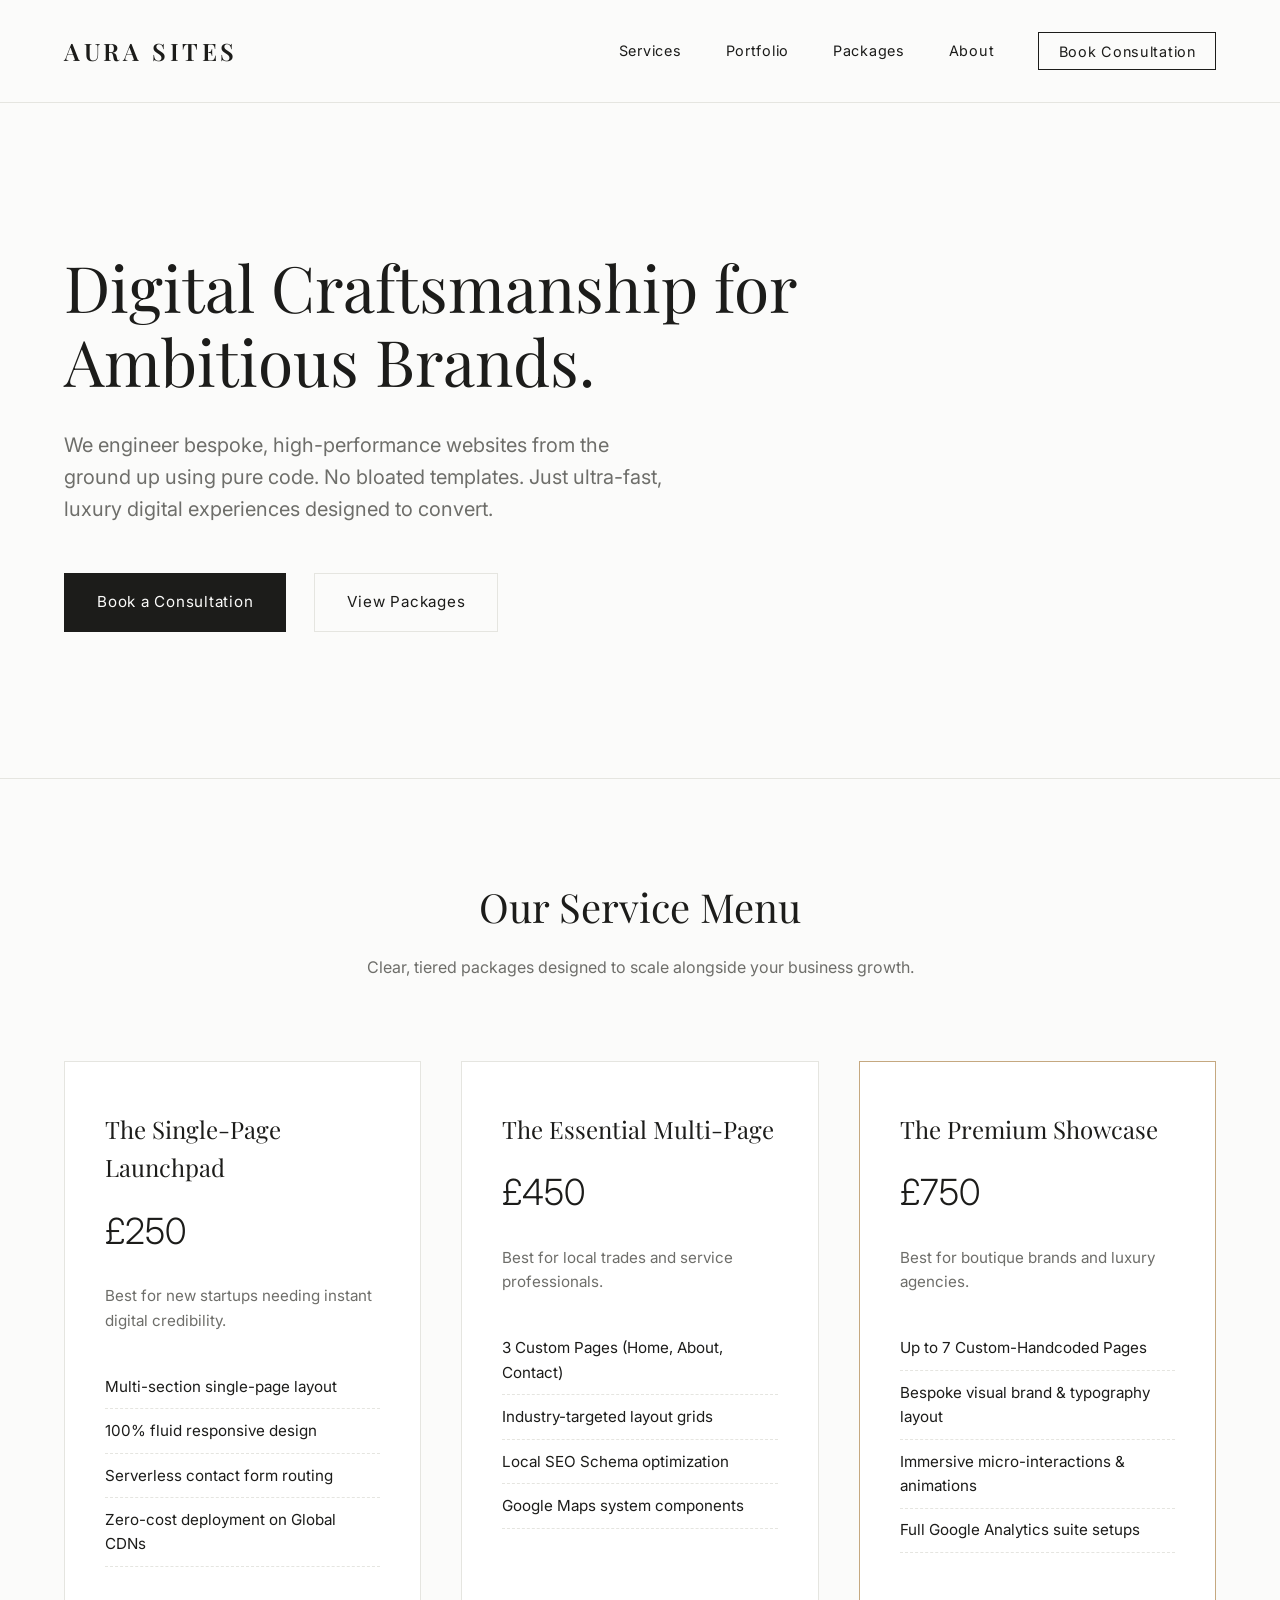
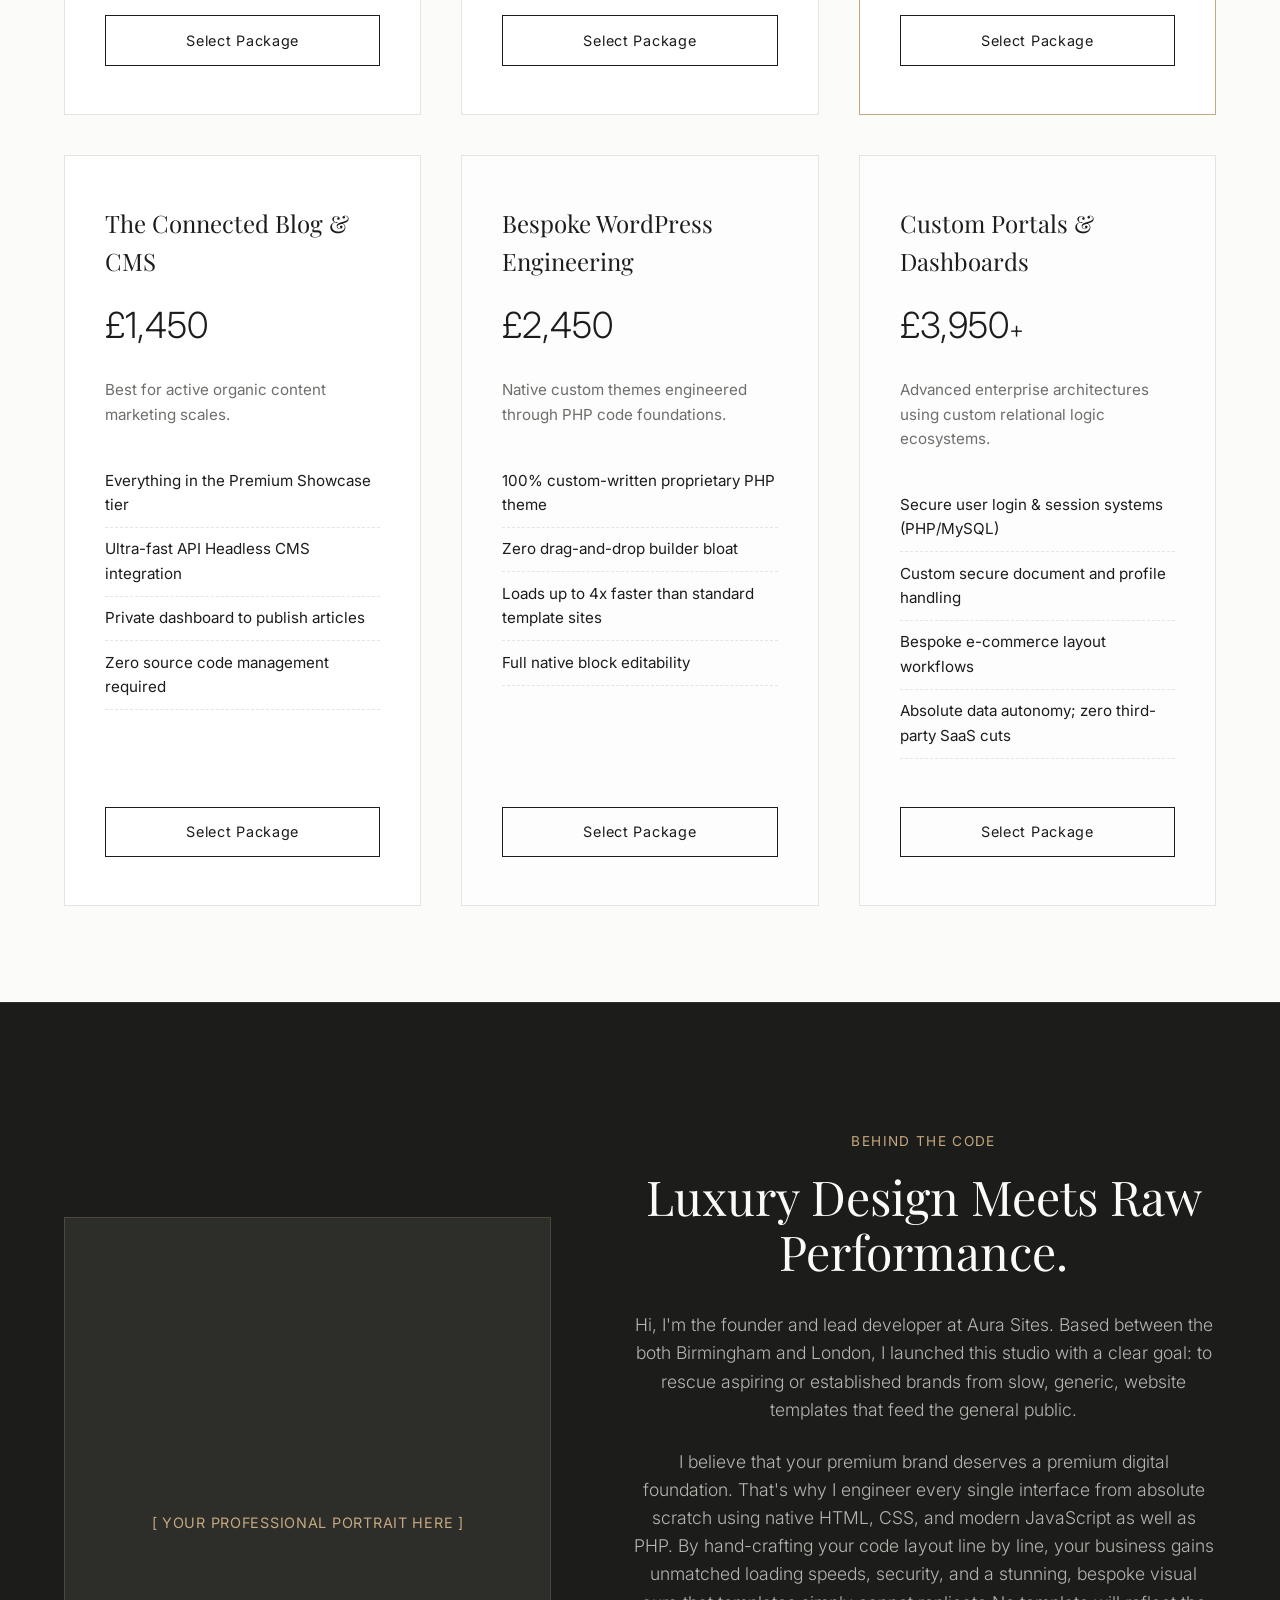
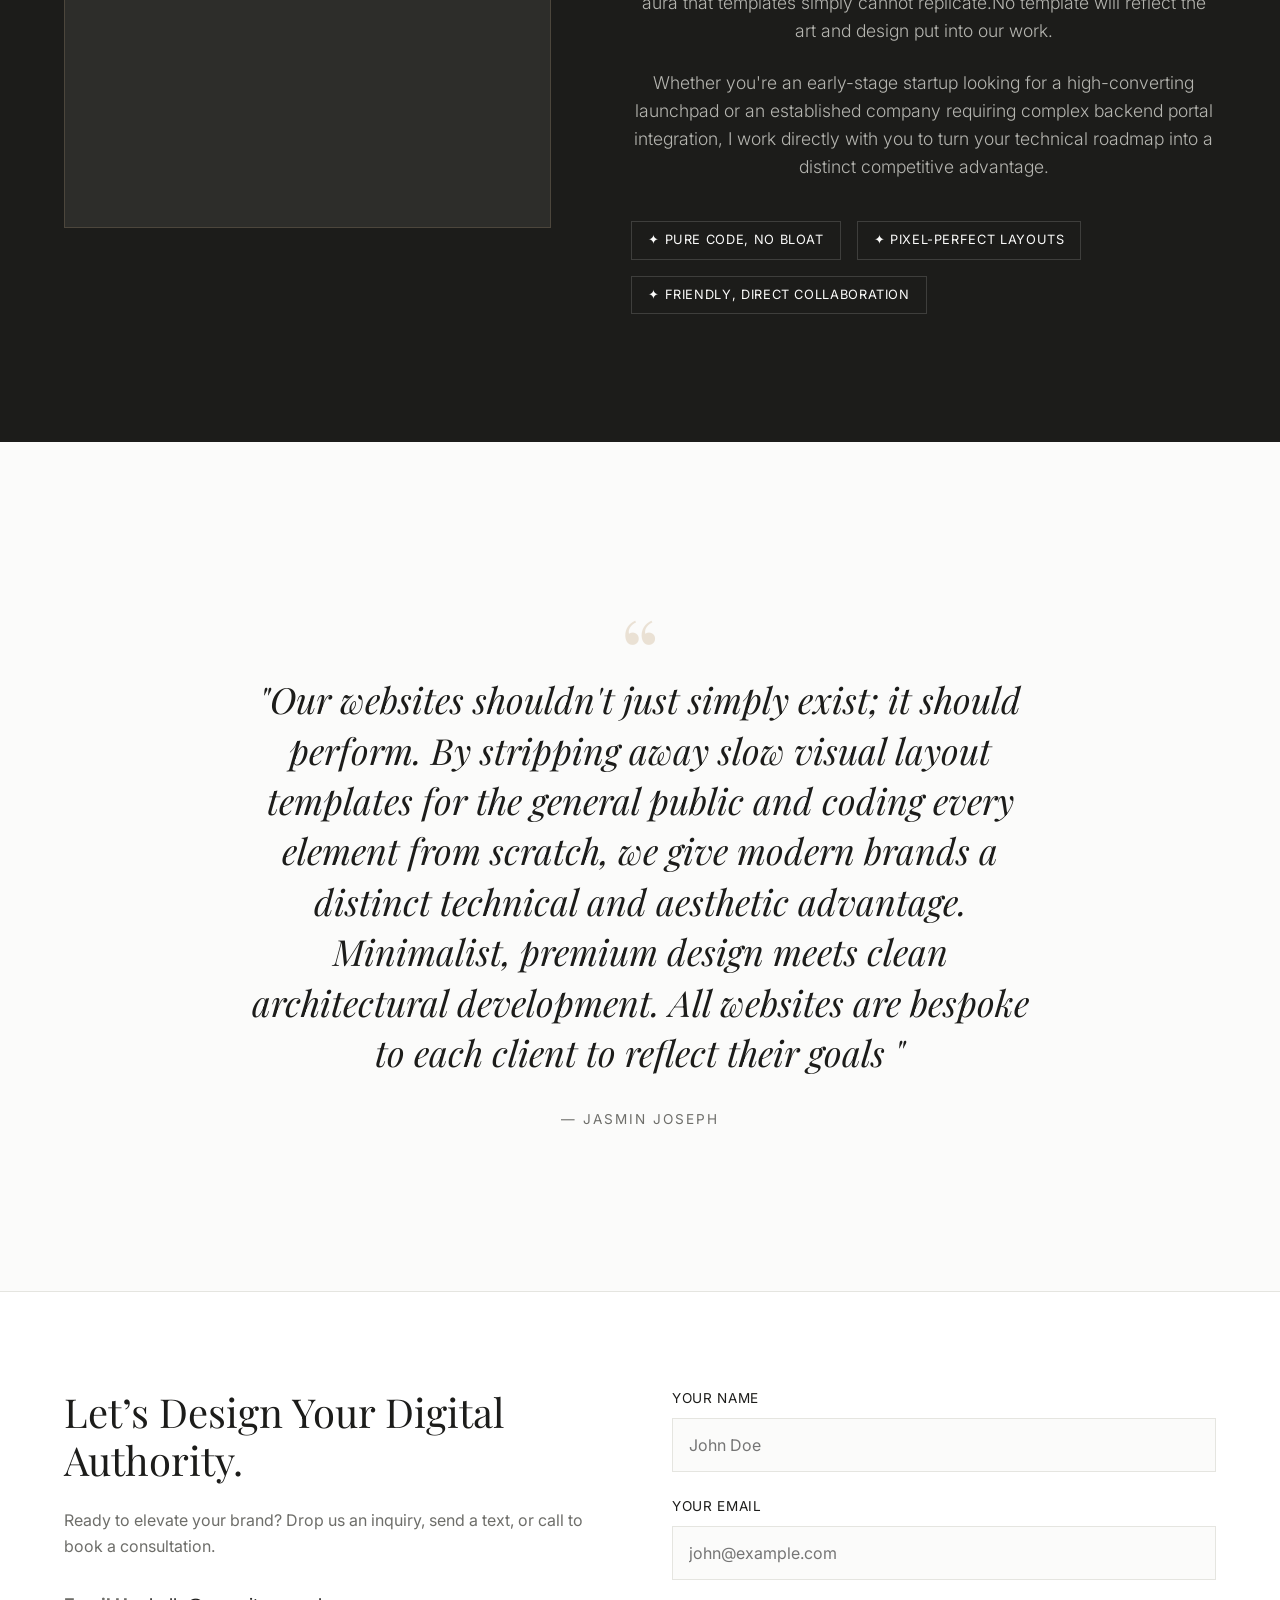
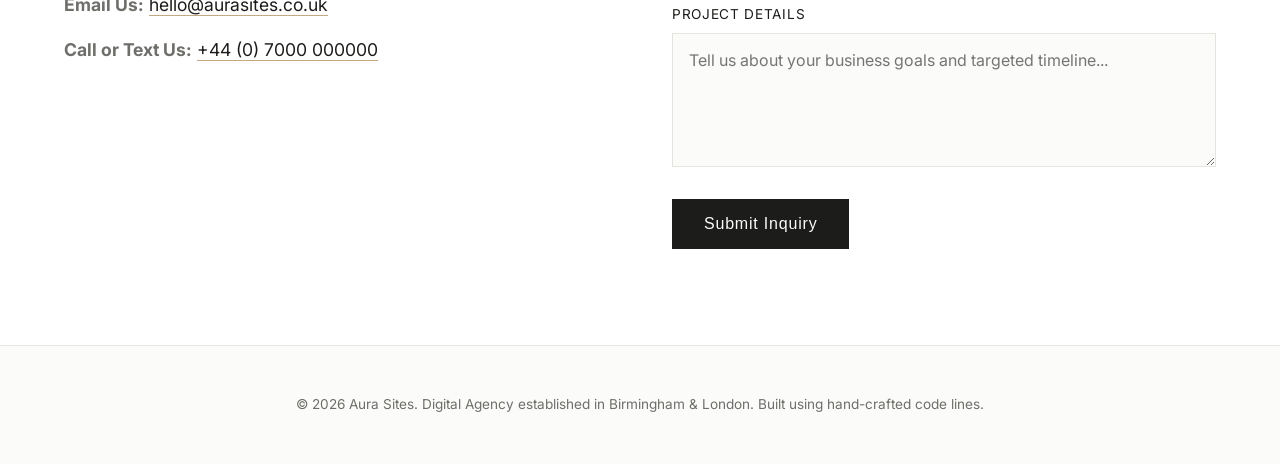
==== index.html @ f0632834 "Launch Aura Sites" ====
<!DOCTYPE html>
<html lang="en">
<head>
    <meta charset="UTF-8">
    <meta name="viewport" content="width=device-width, initial-scale=1.0">
    <title>Aura Sites | Bespoke Luxury Web Development</title>
    <link rel="stylesheet" href="style.css">
    <!-- Elegant Font Pairing: Playfair Display (Serif) & Inter (Sans-Serif) -->
    <link rel="preconnect" href="https://fonts.googleapis.com">
    <link rel="preconnect" href="https://fonts.gstatic.com" crossorigin>
    <link href="https://fonts.googleapis.com/css2?family=Inter:wght@300;400;500&family=Playfair+Display:ital,wght@0,400;0,600;1,400&display=swap" rel="stylesheet">
</head>
<body>

     <!-- Header / Navigation -->
    <header class="main-header">
        <div class="logo"><a href="index.html" style="text-decoration:none; color:inherit;">AURA SITES</a></div>
        <nav class="nav-links">
            <a href="services.html">Services</a>
            <a href="portfolio.html">Portfolio</a>
            <a href="#pricing">Packages</a>
            <a href="#about">About</a>
            <a href="#contact" class="btn-nav">Book Consultation</a>
        </nav>
    </header>

    <!-- Hero Section -->
    <section class="hero">
        <div class="hero-content">
            <h1>Digital Craftsmanship for Ambitious Brands.</h1>
            <p>We engineer bespoke, high-performance websites from the ground up using pure code. No bloated templates. Just ultra-fast, luxury digital experiences designed to convert.</p>
            <div class="hero-actions">
                <a href="#contact" class="btn-primary">Book a Consultation</a>
                <a href="#pricing" class="btn-secondary">View Packages</a>
            </div>
        </div>
    </section>

    <!-- Services / Pricing Section -->
    <section id="pricing" class="pricing-section">
        <div class="section-title">
            <h2>Our Service Menu</h2>
            <p>Clear, tiered packages designed to scale alongside your business growth.</p>
        </div>

        <div class="pricing-grid">
            <!-- Tier 1 -->
            <div class="price-card">
                <h3>The Single-Page Launchpad</h3>
                <div class="price">£250</div>
                <p class="card-desc">Best for new startups needing instant digital credibility.</p>
                <ul class="features">
                    <li>Multi-section single-page layout</li>
                    <li>100% fluid responsive design</li>
                    <li>Serverless contact form routing</li>
                    <li>Zero-cost deployment on Global CDNs</li>
                </ul>
                <a href="#contact" class="btn-card">Select Package</a>
            </div>

            <!-- Tier 2 -->
            <div class="price-card">
                <h3>The Essential Multi-Page</h3>
                <div class="price">£450</div>
                <p class="card-desc">Best for local trades and service professionals.</p>
                <ul class="features">
                    <li>3 Custom Pages (Home, About, Contact)</li>
                    <li>Industry-targeted layout grids</li>
                    <li>Local SEO Schema optimization</li>
                    <li>Google Maps system components</li>
                </ul>
                <a href="#contact" class="btn-card">Select Package</a>
            </div>

            <!-- Tier 3 -->
            <div class="price-card feature-highlight">
                <h3>The Premium Showcase</h3>
                <div class="price">£750</div>
                <p class="card-desc">Best for boutique brands and luxury agencies.</p>
                <ul class="features">
                    <li>Up to 7 Custom-Handcoded Pages</li>
                    <li>Bespoke visual brand & typography layout</li>
                    <li>Immersive micro-interactions & animations</li>
                    <li>Full Google Analytics suite setups</li>
                </ul>
                <a href="#contact" class="btn-card">Select Package</a>
            </div>

            <!-- Tier 4 -->
            <div class="price-card">
                <h3>The Connected Blog & CMS</h3>
                <div class="price">£1,450</div>
                <p class="card-desc">Best for active organic content marketing scales.</p>
                <ul class="features">
                    <li>Everything in the Premium Showcase tier</li>
                    <li>Ultra-fast API Headless CMS integration</li>
                    <li>Private dashboard to publish articles</li>
                    <li>Zero source code management required</li>
                </ul>
                <a href="#contact" class="btn-card">Select Package</a>
            </div>

            <!-- Tier 5 -->
            <div class="price-card php-card">
                <h3>Bespoke WordPress Engineering</h3>
                <div class="price">£2,450</div>
                <p class="card-desc">Native custom themes engineered through PHP code foundations.</p>
                <ul class="features">
                    <li>100% custom-written proprietary PHP theme</li>
                    <li>Zero drag-and-drop builder bloat</li>
                    <li>Loads up to 4x faster than standard template sites</li>
                    <li>Full native block editability</li>
                </ul>
                <a href="#contact" class="btn-card">Select Package</a>
            </div>

            <!-- Tier 6 -->
            <div class="price-card php-card">
                <h3>Custom Portals & Dashboards</h3>
                <div class="price">£3,950<span>+</span></div>
                <p class="card-desc">Advanced enterprise architectures using custom relational logic ecosystems.</p>
                <ul class="features">
                    <li>Secure user login & session systems (PHP/MySQL)</li>
                    <li>Custom secure document and profile handling</li>
                    <li>Bespoke e-commerce layout workflows</li>
                    <li>Absolute data autonomy; zero third-party SaaS cuts</li>
                </ul>
                <a href="#contact" class="btn-card">Select Package</a>
            </div>
        </div>
    </section>

    <!--  About Me Section -->
    <section id="about" class="about-section">
        <div class="about-grid">
            <!-- Left Side: Image / Visual Placeholder -->
            <div class="about-image-container">
                <div class="about-image-placeholder">
                    <span>[ Your Professional Portrait Here ]</span>
                </div>
            </div>
            
            <!-- Right Side: Content & Story -->
            <div class="about-content">
                <span class="section-subtitle">Behind The Code</span>
                <h2>Luxury Design Meets Raw Performance.</h2>
                
                <p>Hi, I'm the founder and lead developer at Aura Sites. Based between the both Birmingham and London, I launched this studio with a clear goal: to rescue aspiring or established brands from slow, generic, website templates that feed the general public.</p>
                
                <p>I believe that your premium brand deserves a premium digital foundation. That's why I engineer every single interface from absolute scratch using native HTML, CSS, and modern JavaScript as well as PHP. By hand-crafting your code layout line by line, your business gains unmatched loading speeds,  security, and a stunning, bespoke visual aura that templates simply cannot replicate.No template will reflect the art and design put into our work.</p>
                
                <p>Whether you're an early-stage startup looking for a high-converting launchpad or an established company requiring complex backend portal integration, I work directly with you to turn your technical roadmap into a distinct competitive advantage.</p>
                <p> </p>
                <!-- Core Values / Philosophy Badges -->
                <div class="philosophy-tags">
                    <div class="tag">✦ Pure Code, No Bloat</div>
                    <div class="tag">✦ Pixel-Perfect Layouts</div>
                    <div class="tag">✦ Friendly, Direct Collaboration</div>
                </div>
            </div>
        </div>
    </section>

    <!-- Transitional Statement Blockquote Section -->
    <section class="philosophical-quote-section">
        <div class="quote-wrapper">
            <span class="decorative-quote">“</span>
            <blockquote>
                 "Our websites shouldn't just simply exist; it should perform. By stripping away slow visual layout templates for the general public and coding every element from scratch, we give modern brands a distinct technical and aesthetic advantage. Minimalist, premium design meets clean architectural development. All websites are bespoke to each client to reflect their goals "
            </blockquote>
            <cite>— Jasmin Joseph </cite>
        </div>
    </section>
    <!-- Contact Section / Form Elements -->
    <section id="contact" class="contact-section">
        <div class="contact-grid">
            <div class="contact-info">
                <h2>Let’s Design Your Digital Authority.</h2>
                <p>Ready to elevate your brand? Drop us an inquiry, send a text, or call to book a consultation.</p>
                <div class="direct-lines">
                    <p><strong>Email Us:</strong> <a href="mailto:hello@aurasites.co.uk">hello@aurasites.co.uk</a></p>
                    <p><strong>Call or Text Us:</strong> <a href="tel:+440000000000">+44 (0) 7000 000000</a></p>
                </div>
            </div>
            <div class="contact-form-container">
                <!-- Using web3forms to enable functional message routing straight to your email without PHP -->
                <form action="https://api.web3forms.com/submit" method="POST" class="sleek-form">
                    <input type="hidden" name="access_key" value="YOUR_ACCESS_KEY_HERE">
                    
                    <div class="form-group">
                        <label for="name">Your Name</label>
                        <input type="text" id="name" name="name" required placeholder="John Doe">
                    </div>
                    <div class="form-group">
                        <label for="email">Your Email</label>
                        <input type="email" id="email" name="email" required placeholder="john@example.com">
                    </div>
                    <div class="form-group">
                        <label for="message">Project Details</label>
                        <textarea id="message" name="message" rows="5" required placeholder="Tell us about your business goals and targeted timeline..."></textarea>
                    </div>
                    <button type="submit" class="btn-submit">Submit Inquiry</button>
                </form>
            </div>
        </div>
    </section>

    <footer class="main-footer">
        <p>&copy; 2026 Aura Sites. Digital Agency established in Birmingham & London. Built using hand-crafted code lines.</p>
    </footer>

</body>
</html>
---- style.css ----
/* Custom CSS Reset & Variables representing quiet luxury */
:root {
    --bg-primary: #fbfbfa;       /* Warm luxury off-white canvas */
    --text-main: #1c1c1a;        /* Elegant obsidian charcoal */
    --text-muted: #6e6e6a;       /* Soft classic slate reading gray */
    --accent-gold: #c5a880;      /* Muted champagne gold accent */
    --card-bg: #ffffff;          /* Pure stark white paper blocks */
    --border-color: #e5e5e0;     /* Ultra-thin hairline divider gray */
    --font-serif: 'Playfair Display', serif;
    --font-sans: 'Inter', sans-serif;
}

* {
    box-sizing: border-box;
    margin: 0;
    padding: 0;
}

html {
    scroll-behavior: smooth;
    background-color: var(--bg-primary);
    color: var(--text-main);
    font-family: var(--font-sans);
    line-height: 1.6;
}

/* Header & Nav Positioning */
.main-header {
    display: flex;
    justify-content: space-between;
    align-items: center;
    padding: 2rem 4rem;
    border-bottom: 1px solid var(--border-color);
}

.logo {
    font-family: var(--font-serif);
    font-weight: 600;
    font-size: 1.5rem;
    letter-spacing: 0.15em;
}

.nav-links a {
    text-decoration: none;
    color: var(--text-main);
    margin-left: 2.5rem;
    font-size: 0.9rem;
    letter-spacing: 0.05em;
    transition: color 0.3s ease;
}

.nav-links a:hover {
    color: var(--accent-gold);
}

.nav-links .btn-nav {
    border: 1px solid var(--text-main);
    padding: 0.6rem 1.2rem;
    transition: all 0.3s ease;
}

.nav-links .btn-nav:hover {
    background-color: var(--text-main);
    color: var(--bg-primary);
}

/* Minimal Typography Hero Layout */
.hero {
    min-height: 75vh;
    display: flex;
    align-items: center;
    padding: 4rem;
}

.hero-content {
    max-width: 800px;
}

.hero h1 {
    font-family: var(--font-serif);
    font-size: 4rem;
    font-weight: 400;
    line-height: 1.15;
    margin-bottom: 2rem;
}

.hero p {
    font-size: 1.25rem;
    color: var(--text-muted);
    max-width: 600px;
    margin-bottom: 3rem;
}

.hero-actions a {
    text-decoration: none;
    padding: 1rem 2rem;
    font-size: 0.95rem;
    display: inline-block;
    margin-right: 1.5rem;
    letter-spacing: 0.05em;
    transition: all 0.3s ease;
}

.btn-primary {
    background-color: var(--text-main);
    color: var(--bg-primary);
    border: 1px solid var(--text-main);
}

.btn-primary:hover {
    background-color: transparent;
    color: var(--text-main);
}

.btn-secondary {
    border: 1px solid var(--border-color);
    color: var(--text-main);
}

.btn-secondary:hover {
    border-color: var(--text-main);
}

/* Layout Pricing Sections */
.pricing-section {
    padding: 6rem 4rem;
    border-top: 1px solid var(--border-color);
}

.section-title {
    text-align: center;
    margin-bottom: 5rem;
}

.section-title h2 {
    font-family: var(--font-serif);
    font-size: 2.5rem;
    font-weight: 400;
    margin-bottom: 1rem;
}

.section-title p {
    color: var(--text-muted);
}

.pricing-grid {
    display: grid;
    grid-template-columns: repeat(auto-fit, minmax(320px, 1fr));
    gap: 2.5rem;
}

.price-card {
    background: var(--card-bg);
    border: 1px solid var(--border-color);
    padding: 3rem 2.5rem;
    display: flex;
    flex-direction: column;
    position: relative;
    transition: transform 0.3s ease, border-color 0.3s ease;
}

.price-card:hover {
    border-color: var(--text-main);
    transform: translateY(-4px);
}

.price-card.feature-highlight {
    border: 1px solid var(--accent-gold);
}

.price-card.php-card {
    background-color: #fdfdfd;
}

.price-card h3 {
    font-family: var(--font-serif);
    font-size: 1.5rem;
    font-weight: 400;
    margin-bottom: 1rem;
}

.price {
    font-size: 2.25rem;
    font-weight: 300;
    margin-bottom: 1.5rem;
}

.price span { font-size: 1.5rem; }

.card-desc {
    color: var(--text-muted);
    font-size: 0.95rem;
    margin-bottom: 2rem;
    min-height: 45px;
}

.features {
    list-style: none;
    margin-bottom: 3rem;
}

.features li {
    font-size: 0.95rem;
    color: var(--text-main);
    padding: 0.6rem 0;
    border-bottom: 1px dashed var(--border-color);
}

.btn-card {
    text-decoration: none;
    text-align: center;
    padding: 0.8rem;
    width: 100%;
    border: 1px solid var(--text-main);
    color: var(--text-main);
    margin-top: auto;
    font-size: 0.9rem;
    letter-spacing: 0.05em;
    transition: all 0.3s ease;
}

.btn-card:hover {
    background-color: var(--text-main);
    color: var(--bg-primary);
}

/* About / Quote Layout */
.about-section {
    padding: 8rem 4rem;
    background-color: #1c1c1a;
    color: #fbfbfa;
    text-align: center;
}

.about-container { max-width: 900px; margin: 0 auto; }

.about-section blockquote {
    font-family: var(--font-serif);
    font-size: 1.85rem;
    line-height: 1.5;
    font-style: italic;
    font-weight: 400;
}

.about-section cite {
    display: block;
    font-family: var(--font-sans);
    font-size: 1rem;
    font-style: normal;
    text-transform: uppercase;
    letter-spacing: 0.1em;
    margin-top: 2rem;
    color: var(--accent-gold);
}

/* Elegant Contact & Form Spaces */
.contact-section {
    padding: 6rem 4rem;
    background-color: var(--card-bg);
}

.contact-grid {
    display: grid;
    grid-template-columns: 1fr 1fr;
    gap: 4rem;
    max-width: 1200px;
    margin: 0 auto;
}

.contact-info h2 {
    font-family: var(--font-serif);
    font-size: 2.5rem;
    font-weight: 400;
    line-height: 1.2;
    margin-bottom: 1.5rem;
}

.contact-info p {
    color: var(--text-muted);
    margin-bottom: 2rem;
}

.direct-lines p {
    margin-bottom: 1rem;
    font-size: 1.1rem;
}

.direct-lines a {
    color: var(--text-main);
    text-decoration: none;
    border-bottom: 1px solid var(--accent-gold);
}

.sleek-form .form-group {
    margin-bottom: 1.5rem;
}

.sleek-form label {
    display: block;
    font-size: 0.85rem;
    text-transform: uppercase;
    letter-spacing: 0.05em;
    margin-bottom: 0.5rem;
}

.sleek-form input, 
.sleek-form textarea {
    width: 100%;
    padding: 1rem;
    border: 1px solid var(--border-color);
    background-color: var(--bg-primary);
    font-family: var(--font-sans);
    color: var(--text-main);
    font-size: 1rem;
    transition: border-color 0.3s ease;
}

.sleek-form input:focus, 
.sleek-form textarea:focus {
    outline: none;
    border-color: var(--text-main);
}

.btn-submit {
    background-color: var(--text-main);
    color: var(--bg-primary);
    border: none;
    padding: 1rem 2rem;
    font-size: 1rem;
    letter-spacing: 0.05em;
    cursor: pointer;
    transition: background-color 0.3s ease;
}

.btn-submit:hover {
    background-color: #333330;
}

.main-footer {
    text-align: center;
    padding: 3rem;
    font-size: 0.85rem;
    color: var(--text-muted);
    border-top: 1px solid var(--border-color);
}

/* Responsive Structural Breakpoints */
@media (max-width: 968px) {
    .main-header { padding: 1.5rem 2rem; flex-direction: column; gap: 1.5rem; }
    .nav-links a { margin: 0 1rem; }
    .hero { padding: 2rem; min-height: 60vh; }
    .hero h1 { font-size: 2.75rem; }
    .pricing-section, .contact-section { padding: 4rem 2rem; }
    .contact-grid { grid-template-columns: 1fr; gap: 3rem; }
}
/* ==========================================================================
   Recent Additions: About Me Section & Transitional Blockquote
   ========================================================================== */

/* 1. About Me Split Grid */
.about-section {
    padding: 8rem 4rem;
    background-color: #1c1c1a; /* Rich luxury charcoal */
    color: #fbfbfa;            /* Soft off-white */
    border-top: 1px solid #2d2d2a;
}

.about-grid {
    display: grid;
    grid-template-columns: 1fr 1.2fr;
    gap: 5rem;
    max-width: 1200px;
    margin: 0 auto;
    align-items: center;
}

.about-image-container {
    position: relative;
    padding-bottom: 125%; /* High-end vertical rectangle aspect ratio */
    background-color: #2d2d2a;
    border: 1px solid rgba(197, 168, 128, 0.2); /* Soft gold accent glow */
}

.about-image-placeholder {
    position: absolute;
    top: 0; left: 0; width: 100%; height: 100%;
    display: flex;
    align-items: center;
    justify-content: center;
    color: var(--accent-gold);
    font-size: 0.9rem;
    letter-spacing: 0.05em;
    text-transform: uppercase;
}

.about-content .section-subtitle {
    display: block;
    font-size: 0.85rem;
    text-transform: uppercase;
    letter-spacing: 0.1em;
    color: var(--accent-gold);
    margin-bottom: 1rem;
}

.about-content h2 {
    font-family: var(--font-serif);
    font-size: 3rem;
    font-weight: 400;
    line-height: 1.15;
    margin-bottom: 2rem;
}

.about-content p {
    color: #b5b5b0; /* Soft readable gray for dark backgrounds */
    font-size: 1.1rem;
    margin-bottom: 1.5rem;
    font-weight: 300;
}

.philosophy-tags {
    display: flex;
    flex-wrap: wrap;
    gap: 1rem;
    margin-top: 2.5rem;
}

.philosophy-tags .tag {
    font-size: 0.8rem;
    text-transform: uppercase;
    letter-spacing: 0.05em;
    border: 1px solid rgba(251, 251, 250, 0.15);
    padding: 0.5rem 1rem;
    color: var(--bg-primary);
}

/* 2. Transitional Blockquote */
.philosophical-quote-section {
    padding: 10rem 4rem;
    background-color: var(--bg-primary); /* Returns to elegant warm off-white */
    text-align: center;
    border-bottom: 1px solid var(--border-color);
}

.quote-wrapper {
    max-width: 800px;
    margin: 0 auto;
    position: relative;
}

.decorative-quote {
    display: block;
    font-family: var(--font-serif);
    font-size: 6rem;
    line-height: 1;
    color: var(--accent-gold);
    opacity: 0.3;
    margin-bottom: -1.5rem;
}

.philosophical-quote-section blockquote {
    font-family: var(--font-serif);
    font-size: 2.25rem;
    font-weight: 400;
    line-height: 1.4;
    color: var(--text-main);
    font-style: italic;
    margin-bottom: 2rem;
}

.philosophical-quote-section cite {
    display: block;
    font-family: var(--font-sans);
    font-size: 0.85rem;
    font-style: normal;
    text-transform: uppercase;
    letter-spacing: 0.15em;
    color: var(--text-muted);
}

/* Responsive Rules for Both Sections */
@media (max-width: 968px) {
    .about-section { padding: 5rem 2rem; }
    .about-grid { grid-template-columns: 1fr; gap: 3rem; }
    .about-image-container { padding-bottom: 100%; }
    .about-content h2 { font-size: 2.25rem; }
    .philosophical-quote-section { padding: 6rem 2rem; }
    .philosophical-quote-section blockquote { font-size: 1.65rem; }
}
/* ==========================================================================
   Upgraded Services Page: Accordion Dropdowns & Packages Cards
   ========================================================================== */

/* Accordion Section Basics */
.accordion-section {
    padding: 0 4rem 6rem 4rem;
}

.accordion-container {
    max-width: 1000px;
    margin: 0 auto;
}

.accordion-item {
    border-bottom: 1px solid var(--border-color);
}

.accordion-header {
    width: 100%;
    display: flex;
    align-items: center;
    background: none;
    border: none;
    padding: 2.5rem 0;
    cursor: pointer;
    text-align: left;
    font-family: inherit;
    color: var(--text-main);
    transition: color 0.3s ease;
}

.accordion-header:hover .acc-title {
    color: var(--accent-gold);
}

.acc-num {
    font-size: 0.9rem;
    color: var(--accent-gold);
    width: 3rem;
    font-weight: 500;
}

.acc-title {
    font-family: var(--font-serif);
    font-size: 1.85rem;
    font-weight: 400;
    flex-grow: 1;
    transition: color 0.3s ease;
}

.acc-icon {
    font-size: 1.2rem;
    color: var(--text-muted);
    font-weight: 300;
    transition: transform 0.3s ease;
}

/* Accordion Open/Close Layout Mechanics */
.accordion-content {
    max-height: 0;
    overflow: hidden;
    transition: max-height 0.4s cubic-bezier(0.25, 1, 0.5, 1);
}

.accordion-body {
    padding: 0 0 3rem 3rem;
    max-width: 800px;
}

.accordion-body p {
    font-size: 1.1rem;
    color: var(--text-muted);
    margin-bottom: 1.5rem;
}

/* Class active triggered via JavaScript hooks */
.accordion-item.active .accordion-content {
    max-height: 350px; /* Gives plenty of space for expanding text blocks */
}

/* Services Packages Cards Grid Layout */
.services-cards-section {
    background-color: #fcfcfb;
    padding: 8rem 4rem;
    border-top: 1px solid var(--border-color);
}

.cards-title {
    text-align: center;
    margin-bottom: 4rem;
}

.cards-title h2 {
    font-family: var(--font-serif);
    font-size: 2.5rem;
    font-weight: 400;
    margin-bottom: 1rem;
}

.cards-title p {
    color: var(--text-muted);
}

.services-pricing-grid {
    display: grid;
    grid-template-columns: repeat(auto-fit, minmax(280px, 1fr));
    gap: 2rem;
    max-width: 1200px;
    margin: 0 auto;
}

.s-card {
    background-color: var(--card-bg);
    border: 1px solid var(--border-color);
    padding: 2.5rem 2rem;
    display: flex;
    flex-direction: column;
    transition: all 0.3s ease;
}

.s-card:hover {
    border-color: var(--text-main);
    transform: translateY(-4px);
}

.s-card.high-card {
    border-color: var(--accent-gold);
}

.s-card.php-s-card {
    background-color: #f7f9fc;
}

.s-card h3 {
    font-family: var(--font-serif);
    font-size: 1.35rem;
    font-weight: 400;
    margin-bottom: 0.75rem;
}

.s-price {
    font-size: 2rem;
    font-weight: 300;
    margin-bottom: 1.5rem;
    color: var(--text-main);
}

.s-card p {
    font-size: 0.95rem;
    color: var(--text-muted);
    line-height: 1.5;
    margin-bottom: 2rem;
}

/* Services Page Mobile Optimization Rules */
@media (max-width: 768px) {
    .accordion-section { padding: 0 2rem 4rem 2rem; }
    .acc-title { font-size: 1.35rem; }
    .accordion-body { padding: 0 0 2rem 1.5rem; }
    .accordion-body p { font-size: 1rem; }
    
    .services-cards-section { padding: 4rem 2rem; }
    .services-pricing-grid { grid-template-columns: 1fr; }
}
/* ==========================================================================
   Global Layout Uniformity Overrides
   ========================================================================== */

.services-hero {
    padding: 8rem 4rem 4rem 4rem;
    max-width: 900px;
    background-color: var(--bg-primary);
}

.services-hero h1 {
    font-family: var(--font-serif);
    font-size: 3.5rem;
    font-weight: 400;
    line-height: 1.15;
    color: var(--text-main);
    margin-bottom: 1.5rem;
}

.services-hero .subtitle {
    font-family: var(--font-sans);
    font-size: 1.25rem;
    color: var(--text-muted);
    font-weight: 300;
    line-height: 1.6;
}

/* Base Formats for Buttons and Structural Links inside Tiers */
.btn-primary {
    display: inline-block;
    text-decoration: none;
    background-color: var(--text-main);
    color: var(--bg-primary);
    border: 1px solid var(--text-main);
    padding: 1rem 2rem;
    font-size: 0.95rem;
    letter-spacing: 0.05em;
    transition: all 0.3s ease;
}

.btn-primary:hover {
    background-color: transparent;
    color: var(--text-main);
}
/* ==========================================================================
   Portfolio Page Layout Uniformity Overrides
   ========================================================================== */

.portfolio-hero {
    padding: 8rem 4rem 4rem 4rem;
    max-width: 900px;
    background-color: var(--bg-primary);
}

.portfolio-hero h1 {
    font-family: var(--font-serif);
    font-size: 3.5rem;
    font-weight: 400;
    line-height: 1.15;
    color: var(--text-main);
    margin-bottom: 1.5rem;
}

.portfolio-hero .subtitle {
    font-family: var(--font-sans);
    font-size: 1.25rem;
    color: var(--text-muted);
    font-weight: 300;
    line-height: 1.6;
}

.portfolio-grid-container {
    background-color: var(--bg-primary);
}
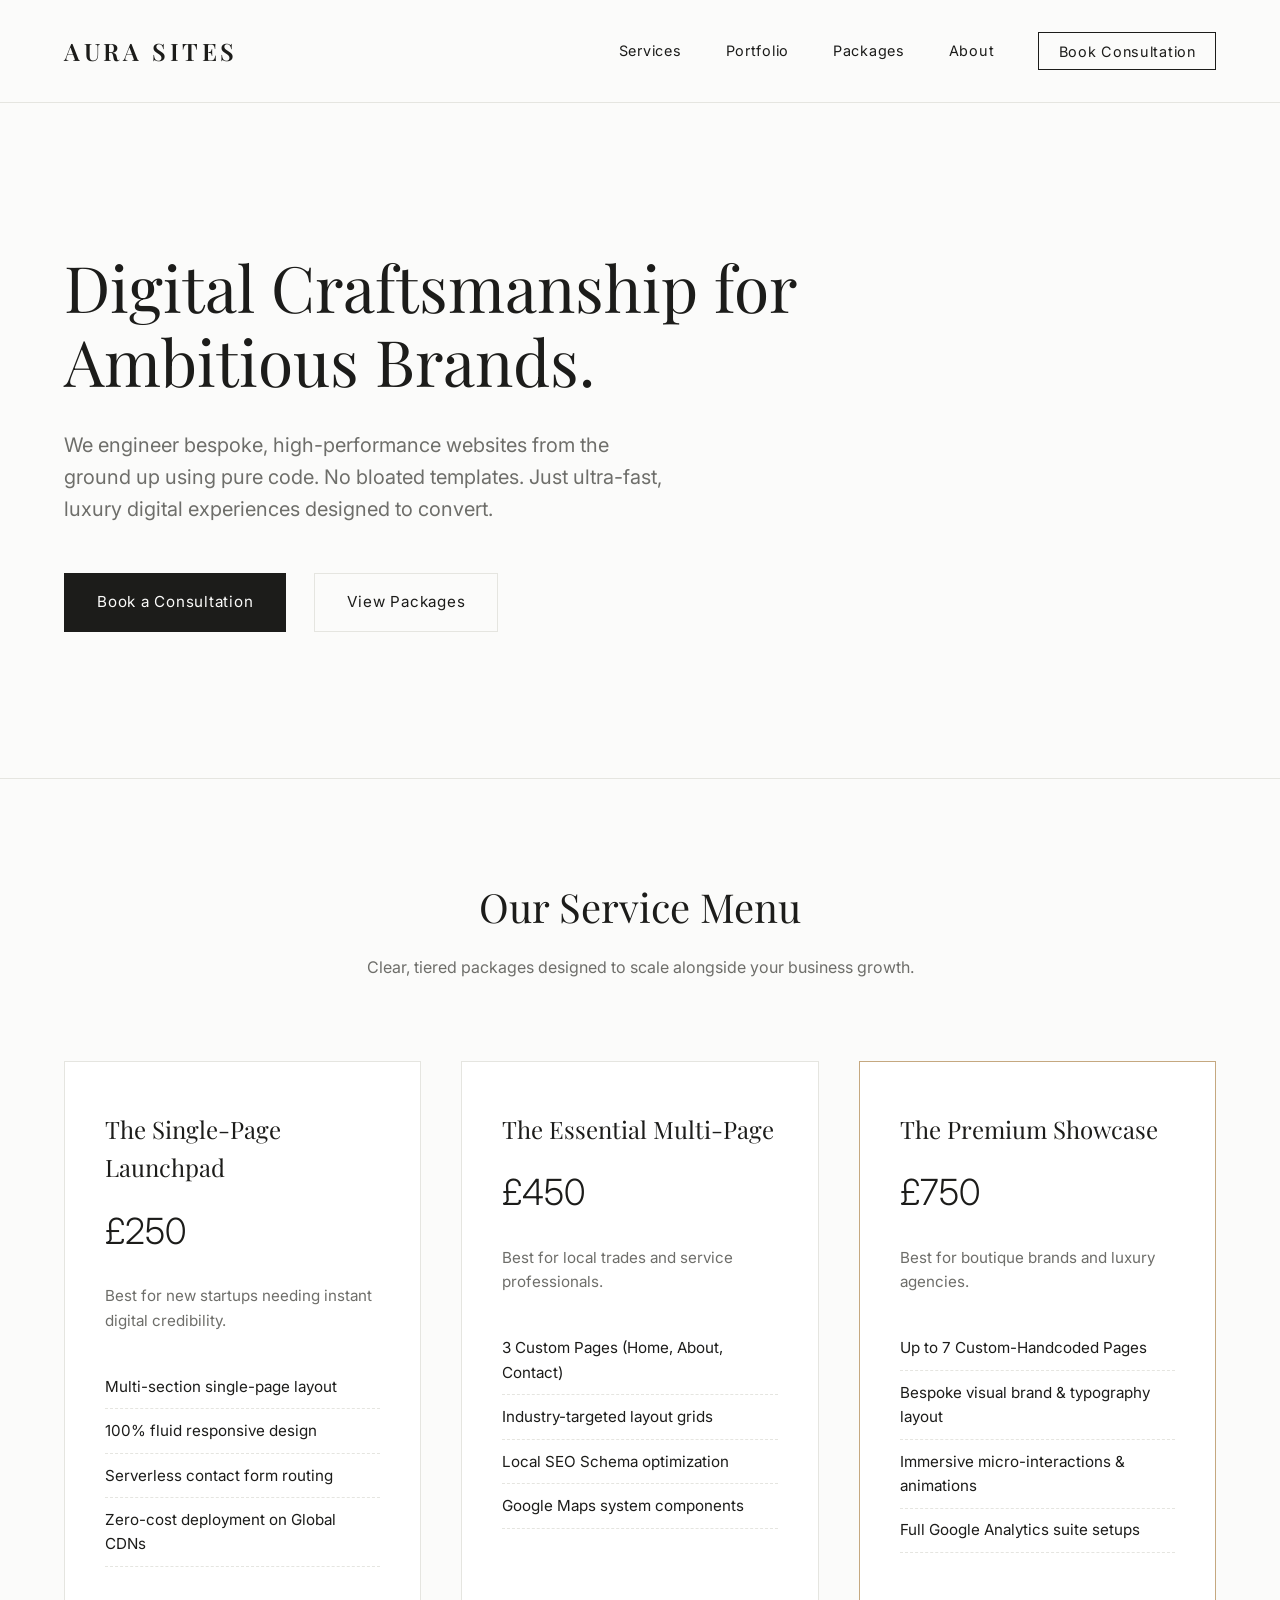
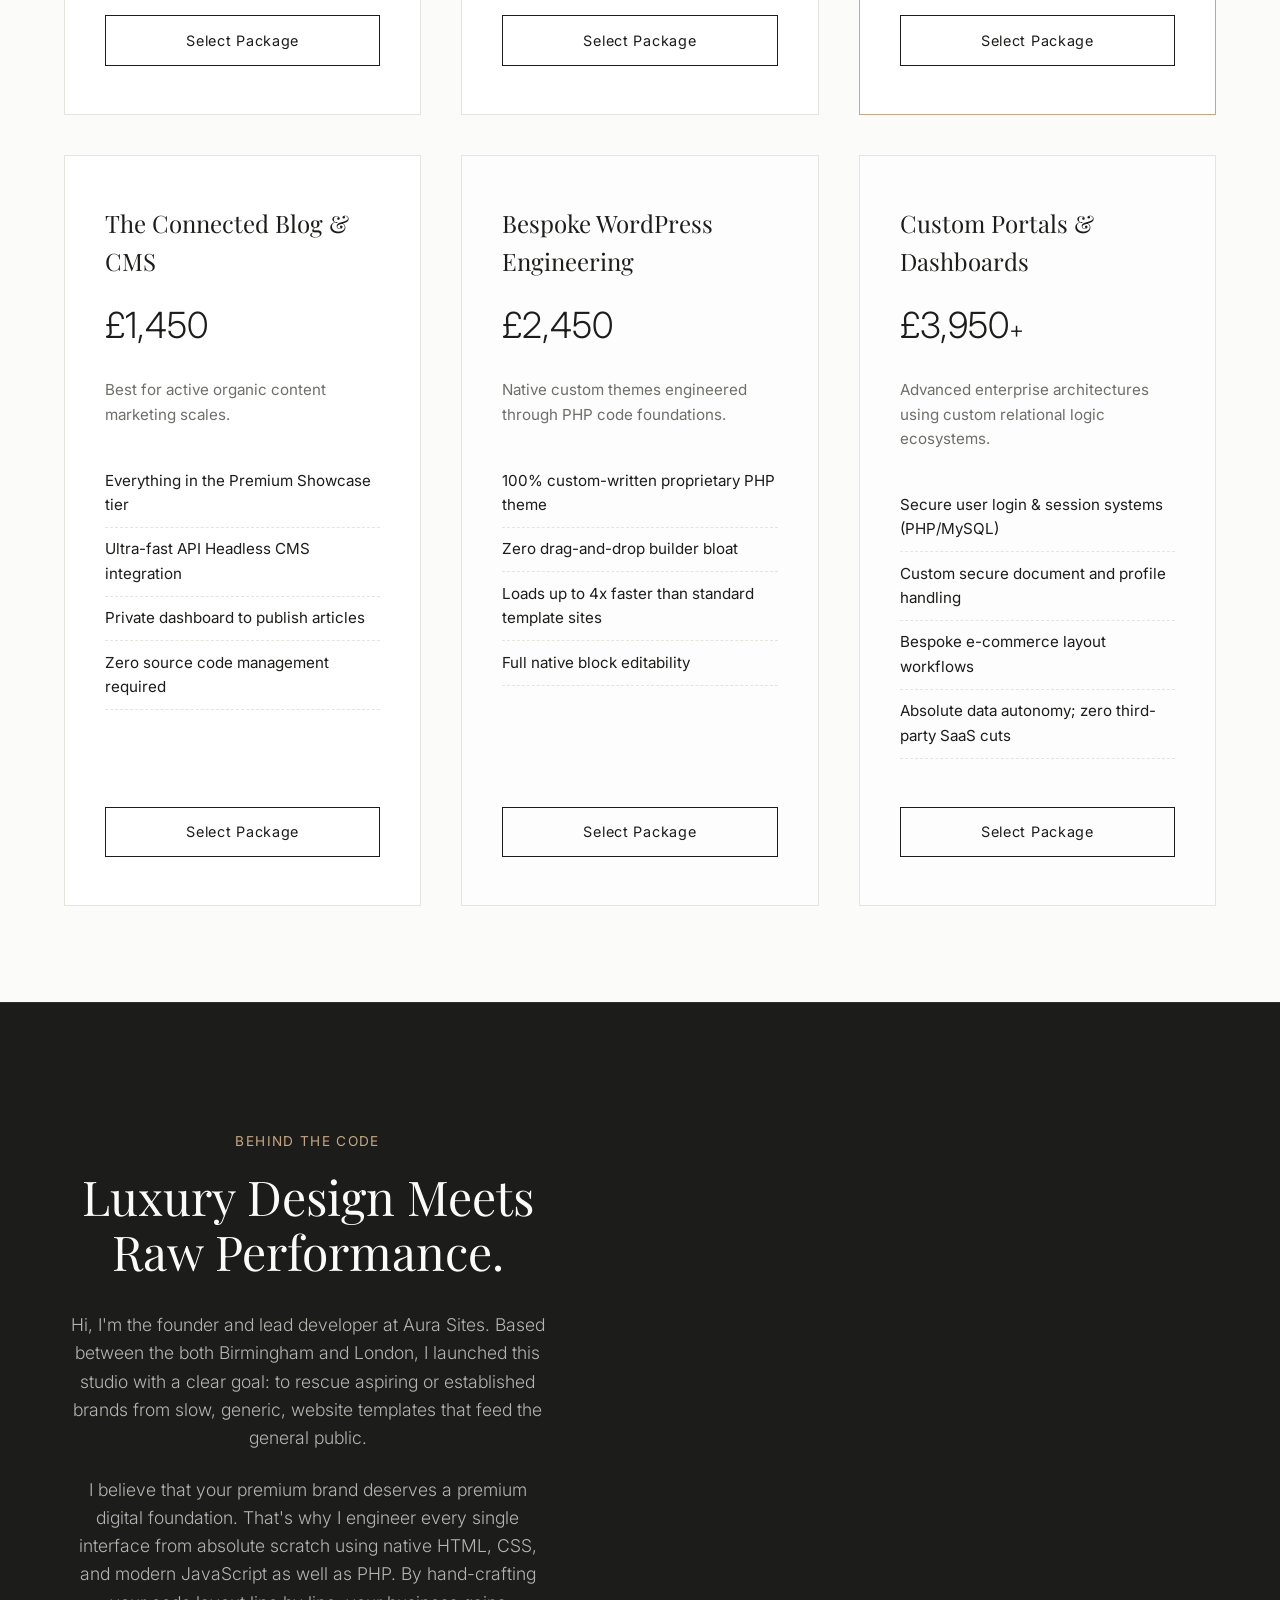
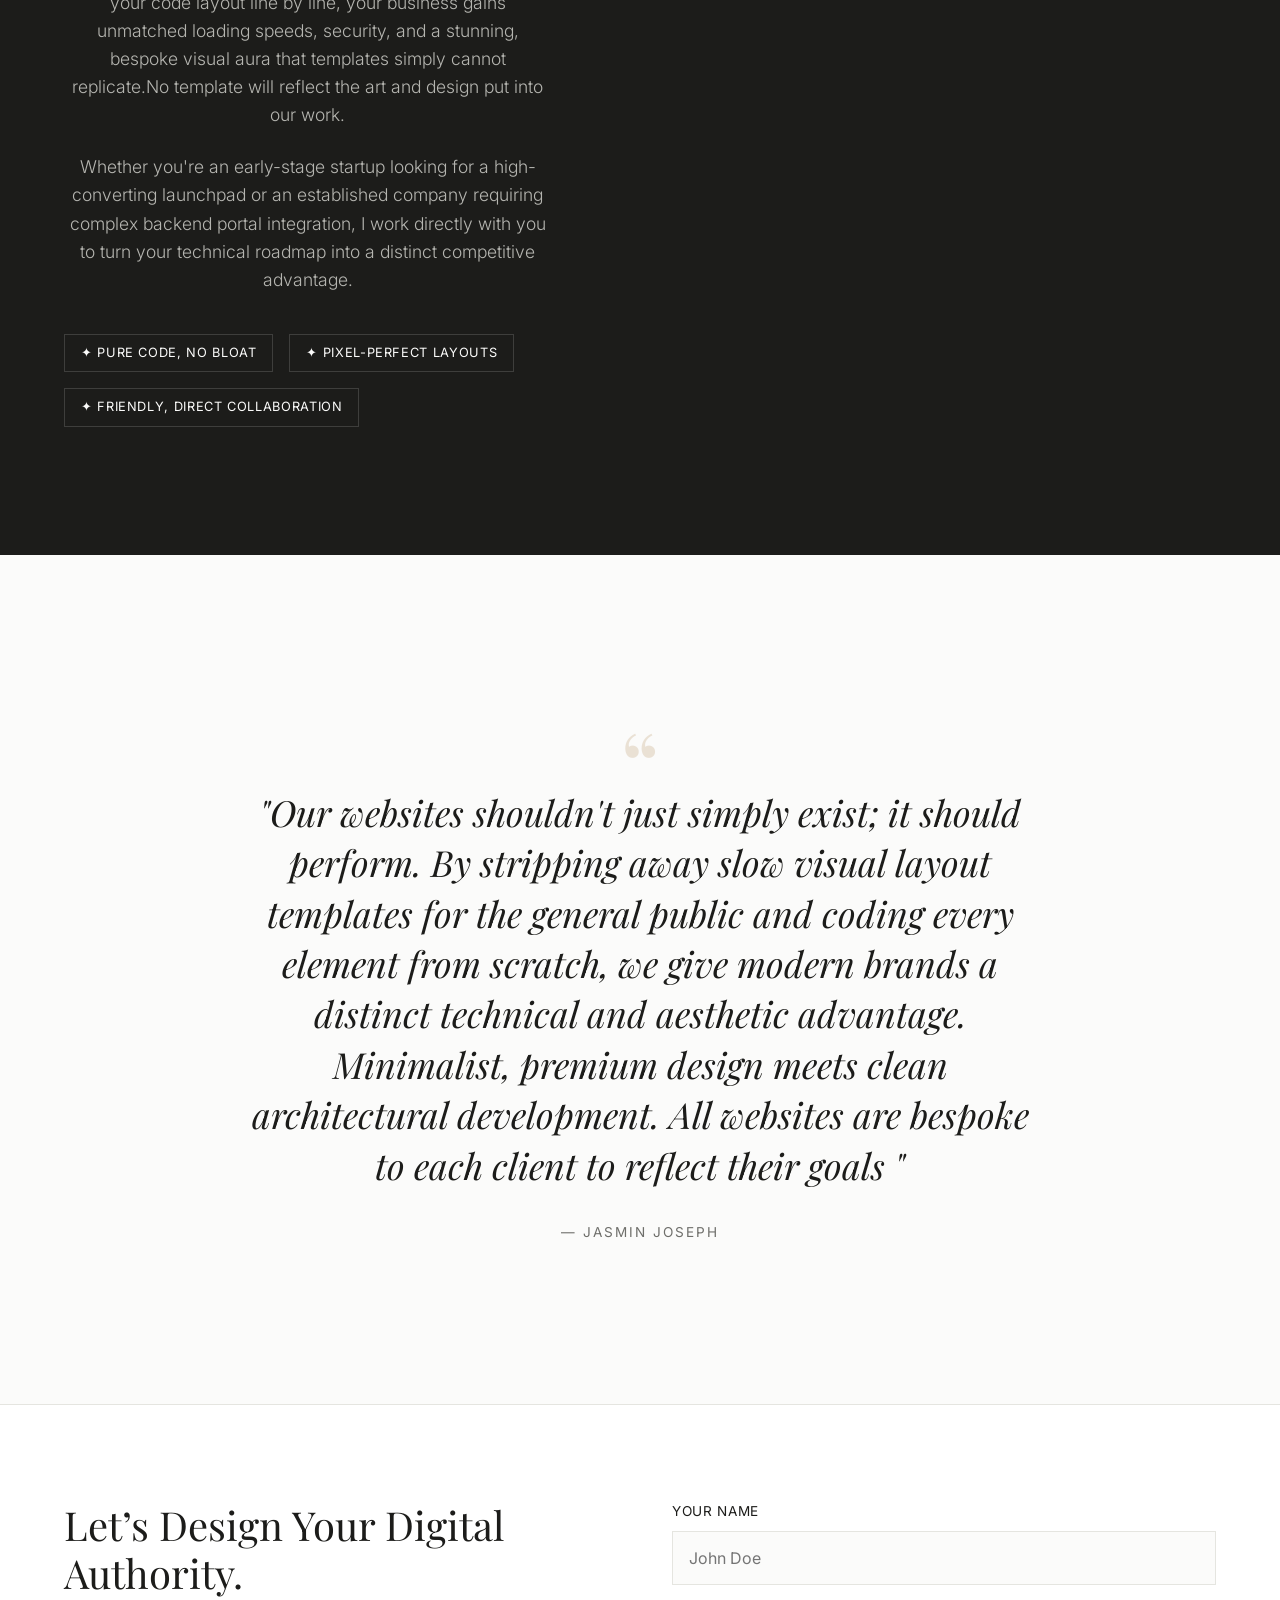
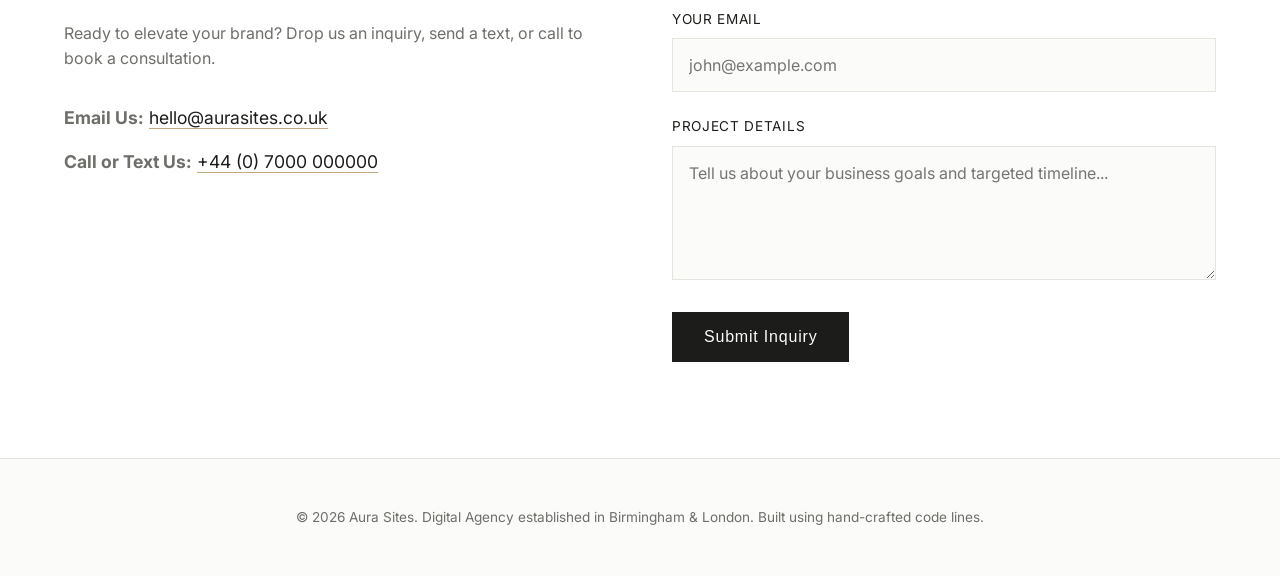
==== commit 0a6b7227: "picture removal" ====
--- a/index.html
+++ b/index.html
@@ -133,13 +133,8 @@
     <!--  About Me Section -->
     <section id="about" class="about-section">
         <div class="about-grid">
-            <!-- Left Side: Image / Visual Placeholder -->
-            <div class="about-image-container">
-                <div class="about-image-placeholder">
-                    <span>[ Your Professional Portrait Here ]</span>
-                </div>
-            </div>
-            
+        
+
             <!-- Right Side: Content & Story -->
             <div class="about-content">
                 <span class="section-subtitle">Behind The Code</span>
